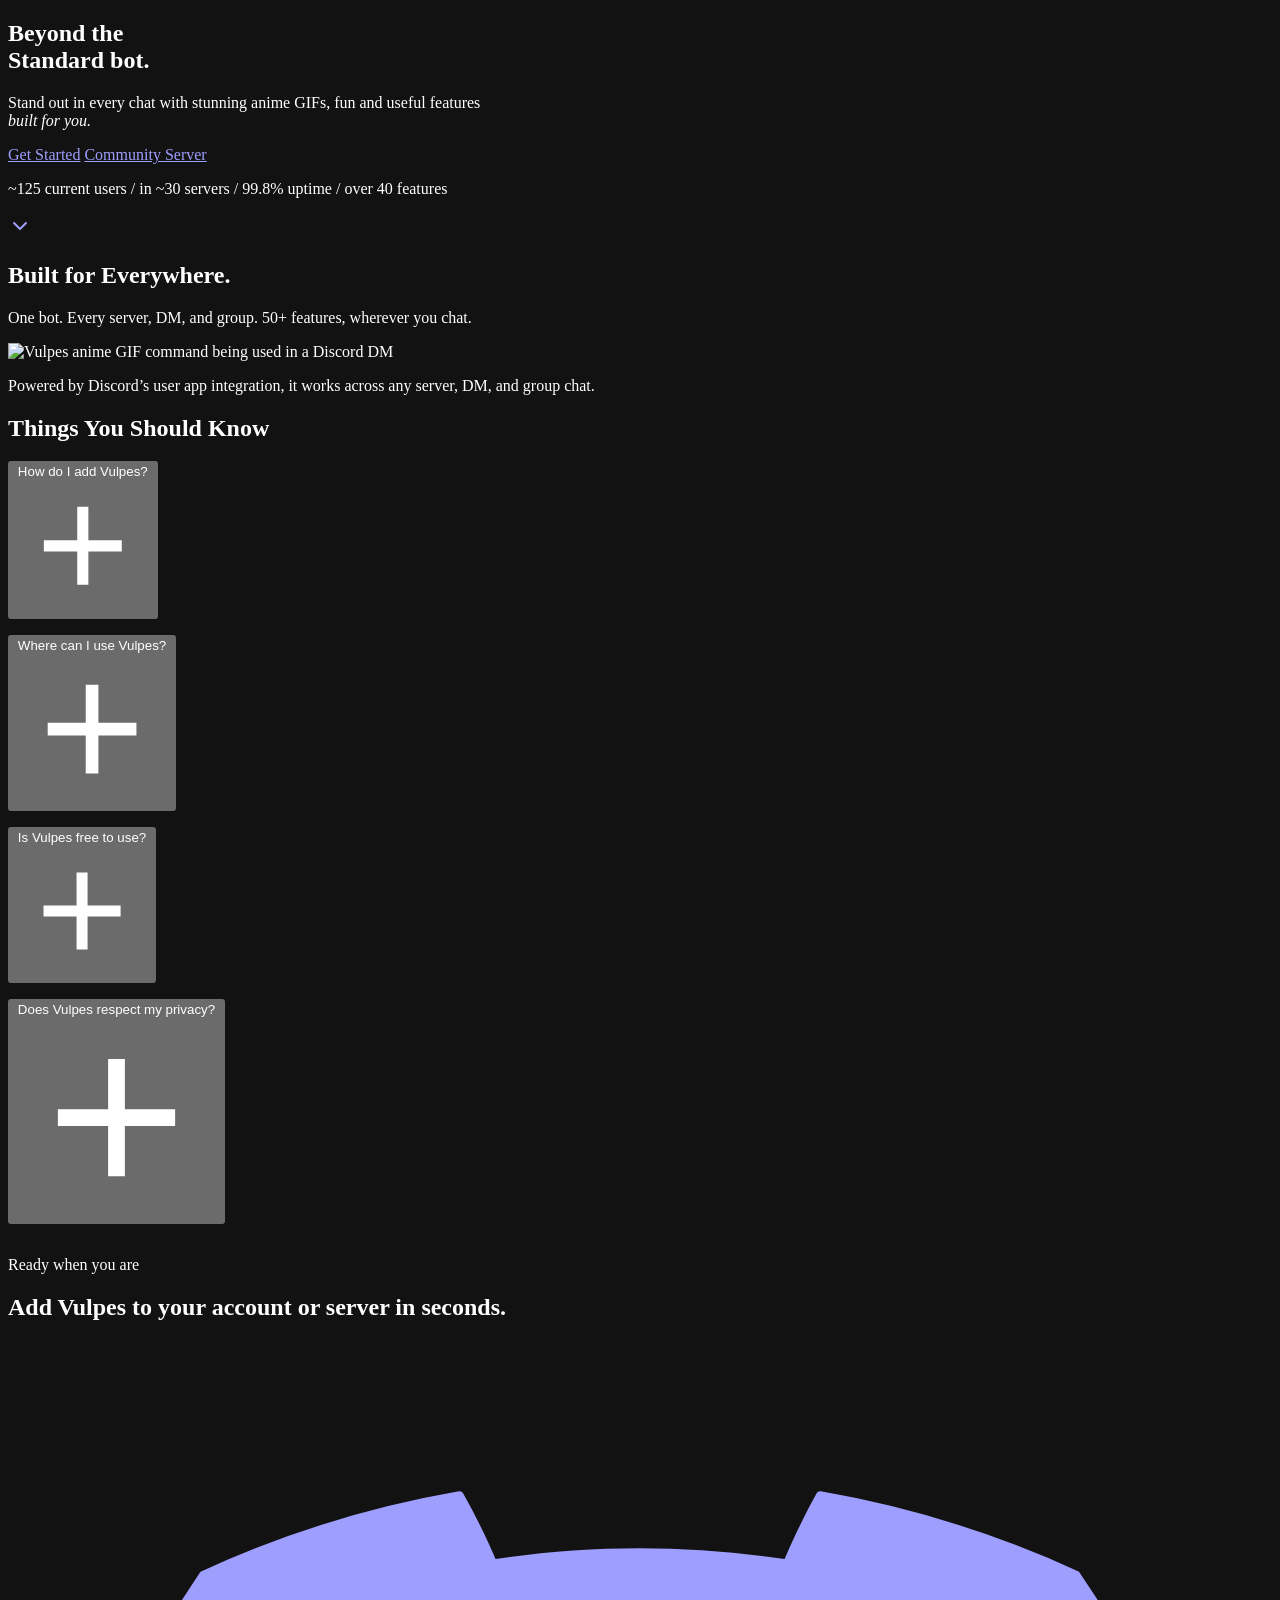
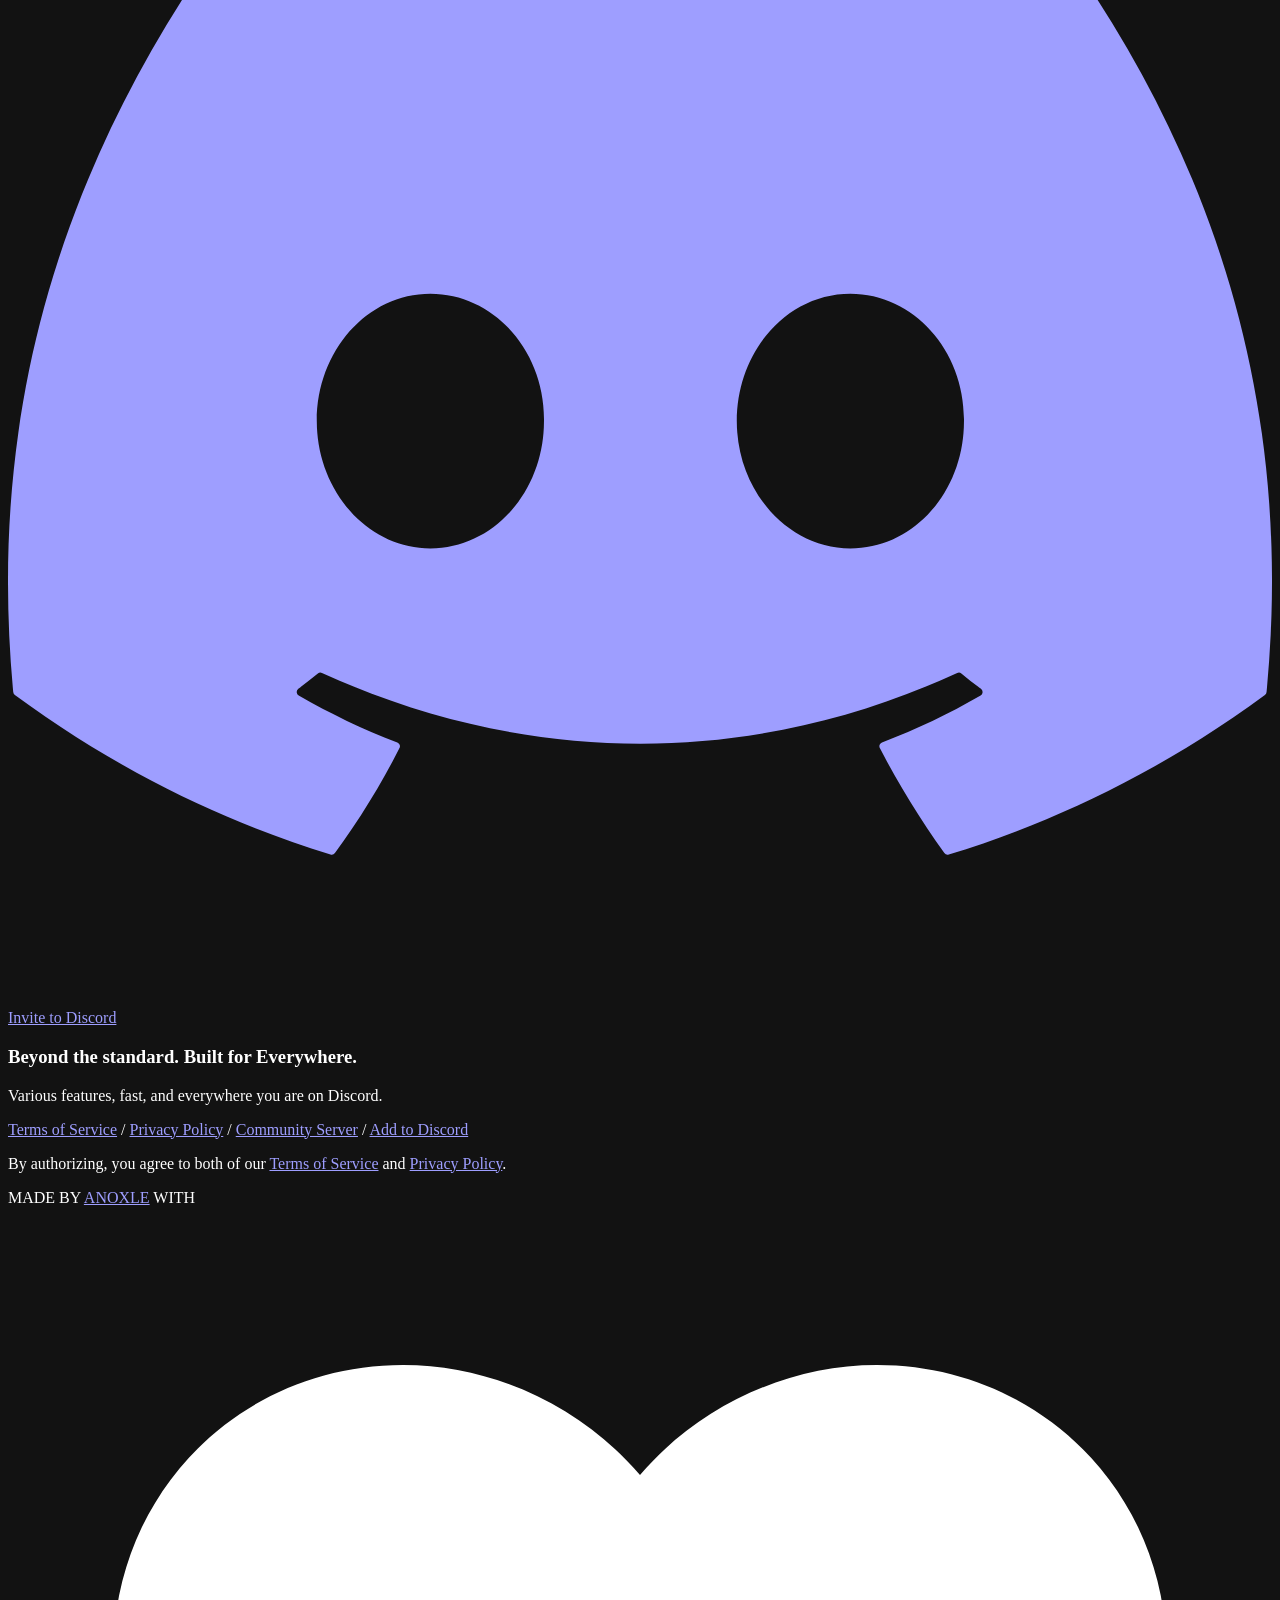
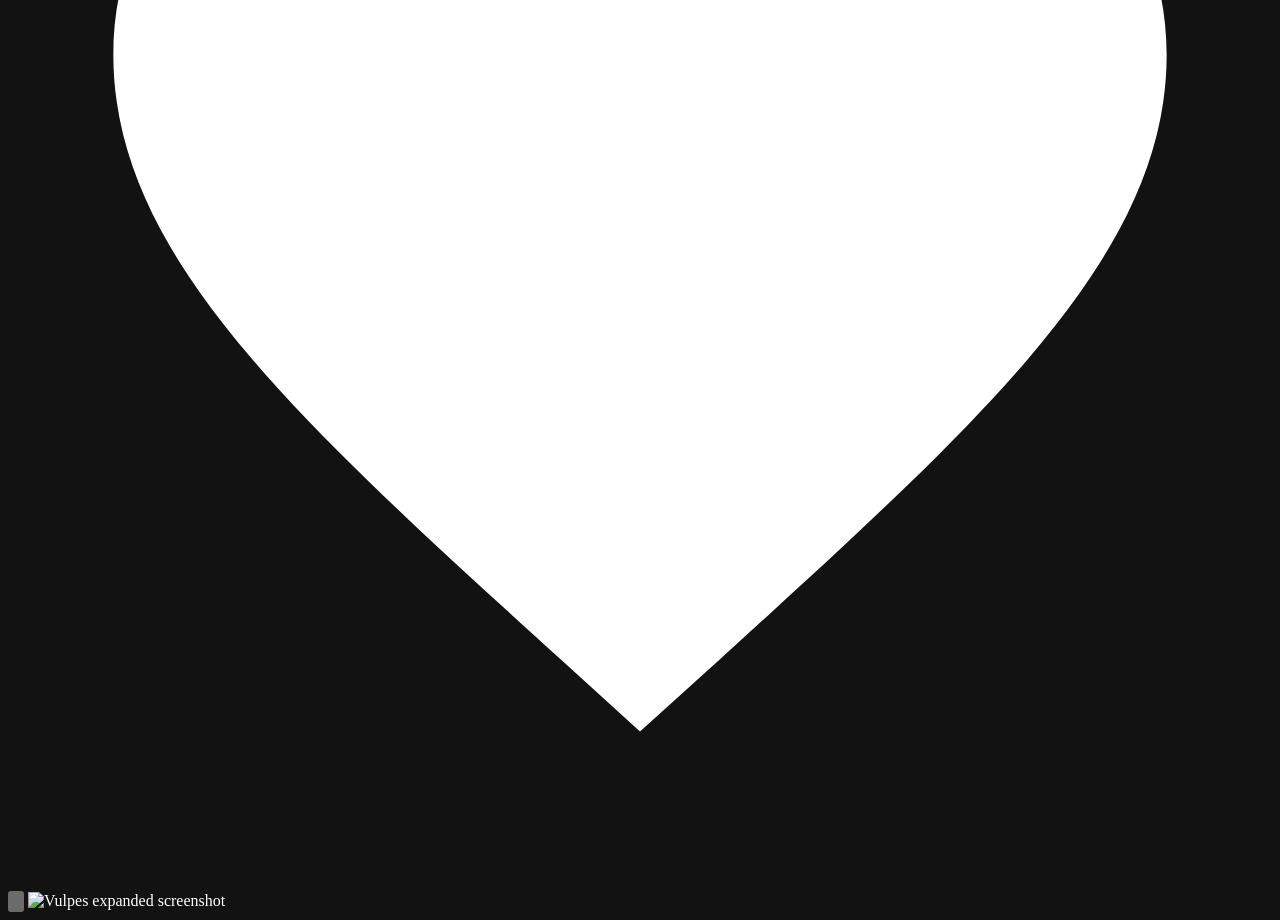
==== index.html @ c3a73d3d "#" ====
<!DOCTYPE html><html lang="en"><head><meta charset="UTF-8"><meta name="viewport" content="width=device-width,initial-scale=1"><title>Vulpes - Enhancing Your Discord Experience</title><meta name="description" content="Vulpes is a free multipurpose Discord bot with 40+ features. Install it on your account to use it in any server, DM, or group chat."><meta name="keywords" content="Vulpes, Discord bot, anime GIF bot, multipurpose Discord bot, user install Discord bot, Discord app, free Discord bot"><meta name="author" content="Anoxle"><meta name="robots" content="index, follow, max-image-preview:large, max-snippet:-1"><meta name="theme-color" content="#000000"><meta name="color-scheme" content="dark"><meta name="application-name" content="Vulpes"><link rel="canonical" href="https://anoxle.github.io/vulpes/"><link rel="icon" type="image/png" href="https://anoxle.github.io/vulpes/icon.png"><link rel="apple-touch-icon" href="https://anoxle.github.io/vulpes/icon.png"><meta property="og:type" content="website"><meta property="og:site_name" content="Vulpes"><meta property="og:locale" content="en_US"><meta property="og:title" content="Vulpes - Beyond the Standard Bot"><meta property="og:description" content="Stand out in every chat with 40+ fun, useful features. Works in any server, DM, or group chat."><meta property="og:image" content="https://anoxle.github.io/vulpes/icon.png"><meta property="og:image:alt" content="Vulpes bot icon"><meta property="og:url" content="https://anoxle.github.io/vulpes/"><meta name="twitter:card" content="summary"><meta name="twitter:title" content="Vulpes - Beyond the Standard Bot"><meta name="twitter:description" content="Stand out in every chat with 40+ fun, useful features. Works in any server, DM, or group chat."><meta name="twitter:image" content="https://anoxle.github.io/vulpes/icon.png"><meta name="twitter:image:alt" content="Vulpes bot icon"><link rel="preconnect" href="https://cdn.jsdelivr.net" crossorigin><link rel="preconnect" href="https://anoxle.github.io" crossorigin><link rel="dns-prefetch" href="https://discord.com"><script type="application/ld+json">{
  "@context": "https://schema.org",
  "@graph": [
    { "@type": "WebSite", "@id": "https://anoxle.github.io/vulpes/#website", "url": "https://anoxle.github.io/vulpes/", "name": "Vulpes", "inLanguage": "en" },
    {
      "@type": "WebPage",
      "@id": "https://anoxle.github.io/vulpes/#webpage",
      "url": "https://anoxle.github.io/vulpes/",
      "name": "Vulpes - Anime GIF Discord Bot with 40+ Features",
      "description": "Vulpes is a free multipurpose Discord bot with 40+ features. Install it on your account to use it in any server, DM, or group chat.",
      "isPartOf": { "@id": "https://anoxle.github.io/vulpes/#website" },
      "about": { "@id": "https://anoxle.github.io/vulpes/#app" },
      "primaryImageOfPage": "https://anoxle.github.io/vulpes/icon.png",
      "inLanguage": "en"
    },
    {
      "@type": "SoftwareApplication",
      "@id": "https://anoxle.github.io/vulpes/#app",
      "name": "Vulpes",
      "applicationCategory": "UtilitiesApplication",
      "operatingSystem": "Discord",
      "image": "https://anoxle.github.io/vulpes/icon.png",
      "description": "A multipurpose Discord bot with anime GIFs and over 40 features, powered by Discord's user app integration.",
      "url": "https://anoxle.github.io/vulpes/",
      "installUrl": "https://anoxle.github.io/vulpes/get-started",
      "author": { "@type": "Person", "name": "Anoxle", "url": "https://anoxle.github.io" },
      "offers": { "@type": "Offer", "price": "0", "priceCurrency": "USD" }
    },
    {
      "@type": "FAQPage",
      "@id": "https://anoxle.github.io/vulpes/#faq",
      "mainEntity": [
        { "@type": "Question", "name": "How do I add Vulpes?", "acceptedAnswer": { "@type": "Answer", "text": "Click \"Get Started,\" then choose \"Install for User\" or \"Add to Server\" and click \"Authorize\" on Discord's page. That's all - it's very simple." } },
        { "@type": "Question", "name": "Where can I use Vulpes?", "acceptedAnswer": { "@type": "Answer", "text": "Anywhere you would like, e.g., DMs, groups, and servers that Vulpes isn't in (as long as you have \"Use External Apps\" permission for those servers)." } },
        { "@type": "Question", "name": "Is Vulpes free to use?", "acceptedAnswer": { "@type": "Answer", "text": "Yes. It is entirely free to use, with reasonable / low rate limits on premium-like commands." } },
        { "@type": "Question", "name": "Does Vulpes respect my privacy?", "acceptedAnswer": { "@type": "Answer", "text": "Vulpes is committed to protecting your privacy. It's best to take a look at our Privacy Policy at https://anoxle.github.io/vulpes/privacy." } }
      ]
    }
  ]
}</script><link rel="stylesheet" href="https://cdn.jsdelivr.net/npm/@fontsource/inter@5.0.18/index.min.css"><script type="module" crossorigin src="/temporary-pBLI1/assets/index/javascript.js"></script><link rel="modulepreload" crossorigin href="/temporary-pBLI1/assets/chunks/modulepreload-polyfill-P2Xu9kJm.js"><link rel="stylesheet" crossorigin href="/temporary-pBLI1/assets/index/css.css"></head><body><div class="dots"></div><main><section class="hero"><div class="content"><h1>Beyond the<br>Standard bot.</h1><p class="tagline">Stand out in every chat with stunning anime GIFs, fun and useful features<br><em>built for you.</em></p><div class="buttons"><a href="/get-started" class="btn btn-primary">Get Started</a> <a href="/discord" class="btn btn-secondary">Community Server</a></div><p class="stats">~125 current users <span class="sep">/</span> in ~30 servers <span class="sep">/</span> 99.8% uptime <span class="sep">/</span> over 40 features</p></div><a href="#section-two" class="arrow" aria-label="Scroll down to features"><svg width="24" height="24" viewBox="0 0 24 24" fill="none" stroke="currentColor" stroke-width="2" stroke-linecap="round" stroke-linejoin="round"><polyline points="6 9 12 15 18 9"></polyline></svg></a></section><section class="section-two" id="section-two"><h2>Built for Everywhere.</h2><p class="sub">One bot. Every server, DM, and group. 50+ features, wherever you chat.</p><div class="screenshot"><img src="https://anoxle.github.io/resources/vulpes/for-site/dm-example/example.webp" alt="Vulpes anime GIF command being used in a Discord DM" width="1920" height="1080" loading="lazy" decoding="async" id="screenshot-img"></div><p class="note">Powered by Discord’s user app integration, it works across any server, DM, and group chat.</p></section><section class="faq-section" id="faq"><h2>Things You Should Know</h2><div class="faq-list"><div class="faq-item"><button class="faq-button"><span>How do I add Vulpes?</span> <svg class="faq-icon" viewBox="0 0 24 24" fill="none" stroke="currentColor" stroke-width="2"><path d="M12 5v14M5 12h14"/></svg></button><div class="faq-content" style="max-height: 0; opacity: 0; transition: max-height 0.6s cubic-bezier(0.4, 0, 0.2, 1), opacity 0.4s ease;"><div class="pb-6 pr-8"><p>Click "Get Started," then choose "Install for User" or "Add to Server" and click "Authorize" on Discord's page. That's all - it's very simple.</p></div></div></div><div class="faq-item"><button class="faq-button"><span>Where can I use Vulpes?</span> <svg class="faq-icon" viewBox="0 0 24 24" fill="none" stroke="currentColor" stroke-width="2"><path d="M12 5v14M5 12h14"/></svg></button><div class="faq-content" style="max-height: 0; opacity: 0; transition: max-height 0.6s cubic-bezier(0.4, 0, 0.2, 1), opacity 0.4s ease;"><div class="pb-6 pr-8"><p>Anywhere you would like, e.g., DMs, groups, and servers that Vulpes isn't in (as long as you have "Use External Apps" permission for those servers).</p></div></div></div><div class="faq-item"><button class="faq-button"><span>Is Vulpes free to use?</span> <svg class="faq-icon" viewBox="0 0 24 24" fill="none" stroke="currentColor" stroke-width="2"><path d="M12 5v14M5 12h14"/></svg></button><div class="faq-content" style="max-height: 0; opacity: 0; transition: max-height 0.6s cubic-bezier(0.4, 0, 0.2, 1), opacity 0.4s ease;"><div class="pb-6 pr-8"><p>Yes. It is entirely free to use, with reasonable / low rate limits on premium-like commands.</p></div></div></div><div class="faq-item"><button class="faq-button"><span>Does Vulpes respect my privacy?</span> <svg class="faq-icon" viewBox="0 0 24 24" fill="none" stroke="currentColor" stroke-width="2"><path d="M12 5v14M5 12h14"/></svg></button><div class="faq-content" style="max-height: 0; opacity: 0; transition: max-height 0.6s cubic-bezier(0.4, 0, 0.2, 1), opacity 0.4s ease;"><div class="pb-6 pr-8"><p>Vulpes is committed to protecting your privacy. It's best to take a look at our <a href="https://anoxle.github.io/vulpes/privacy" style="color: var(--peach); text-decoration: underline; text-underline-offset: 2px;">Privacy Policy</a>.</p></div></div></div></div></section><section class="cta"><p class="eyebrow">Ready when you are</p><h2>Add Vulpes to your account or server in seconds.</h2><a href="/get-started" class="btn btn-discord"><svg viewBox="0 0 24 24" fill="currentColor" aria-hidden="true"><path d="M20.317 4.3698a19.7913 19.7913 0 00-4.8851-1.5152.0741.0741 0 00-.0785.0371c-.211.3753-.4447.8648-.6083 1.2495-1.8447-.2762-3.68-.2762-5.4868 0-.1636-.3933-.4058-.8742-.6177-1.2495a.077.077 0 00-.0785-.037 19.7363 19.7363 0 00-4.8852 1.515.0699.0699 0 00-.0321.0277C.5334 9.0458-.319 13.5799.0992 18.0578a.0824.0824 0 00.0312.0561c2.0528 1.5076 4.0413 2.4228 5.9929 3.0294a.0777.0777 0 00.0842-.0276c.4616-.6304.8731-1.2952 1.226-1.9942a.076.076 0 00-.0416-.1057c-.6528-.2476-1.2743-.5495-1.8722-.8923a.077.077 0 01-.0076-.1277c.1258-.0943.2517-.1923.3718-.2914a.0743.0743 0 01.0776-.0105c3.9278 1.7933 8.18 1.7933 12.0614 0a.0739.0739 0 01.0785.0095c.1202.099.246.1981.3728.2924a.077.077 0 01-.0066.1276 12.2986 12.2986 0 01-1.873.8914.0766.0766 0 00-.0407.1067c.3604.698.7719 1.3628 1.225 1.9932a.076.076 0 00.0842.0286c1.961-.6067 3.9495-1.5219 6.0023-3.0294a.077.077 0 00.0313-.0552c.5004-5.177-.8382-9.6739-3.5485-13.6604a.061.061 0 00-.0312-.0286zM8.02 15.3312c-1.1825 0-2.1569-1.0857-2.1569-2.419 0-1.3332.9555-2.4189 2.157-2.4189 1.2108 0 2.1757 1.0952 2.1568 2.419 0 1.3332-.9555 2.4189-2.1569 2.4189zm7.9748 0c-1.1825 0-2.1569-1.0857-2.1569-2.419 0-1.3332.9554-2.4189 2.1569-2.4189 1.2108 0 2.1757 1.0952 2.1568 2.419 0 1.3332-.946 2.4189-2.1568 2.4189Z"/></svg> Invite to Discord</a></section></main><footer><div class="footer-inner"><div class="footer-top"><h3>Beyond the standard. Built for Everywhere.</h3><p>Various features, fast, and everywhere you are on Discord.</p></div><nav class="footer-links" aria-label="Footer"><a href="https://anoxle.github.io/vulpes/terms">Terms of Service</a> <span class="slash" aria-hidden="true">/</span> <a href="https://anoxle.github.io/vulpes/privacy">Privacy Policy</a> <span class="slash" aria-hidden="true">/</span> <a href="https://anoxle.github.io/vulpes/discord">Community Server</a> <span class="slash" aria-hidden="true">/</span> <a href="https://anoxle.github.io/vulpes/get-started">Add to Discord</a></nav><div class="footer-bottom"><p class="legal">By authorizing, you agree to both of our <a href="https://anoxle.github.io/vulpes/terms">Terms of Service</a> and <a href="https://anoxle.github.io/vulpes/privacy">Privacy Policy</a>.</p><p class="made-by">MADE BY <a href="https://anoxle.github.io" target="_blank">ANOXLE</a> WITH <svg viewBox="0 0 24 24" fill="currentColor"><path d="M12 21.35l-1.45-1.32C5.4 15.36 2 12.28 2 8.5 2 5.42 4.42 3 7.5 3c1.74 0 3.41.81 4.5 2.09C13.09 3.81 14.76 3 16.5 3 19.58 3 22 5.42 22 8.5c0 3.78-3.4 6.86-8.55 11.54L12 21.35z"/></svg></p></div></div></footer><div id="image-modal" class="modal"><div class="modal-content"><button id="modal-close-btn" class="modal-close" aria-label="Close expanded image"><svg viewBox="0 0 24 24" fill="none" stroke="currentColor" stroke-width="2"><path d="M6 18L18 6M6 6l12 12"/></svg></button> <img src="https://anoxle.github.io/resources/vulpes/for-site/dm-example/example.webp" alt="Vulpes expanded screenshot"></div></div></body></html>
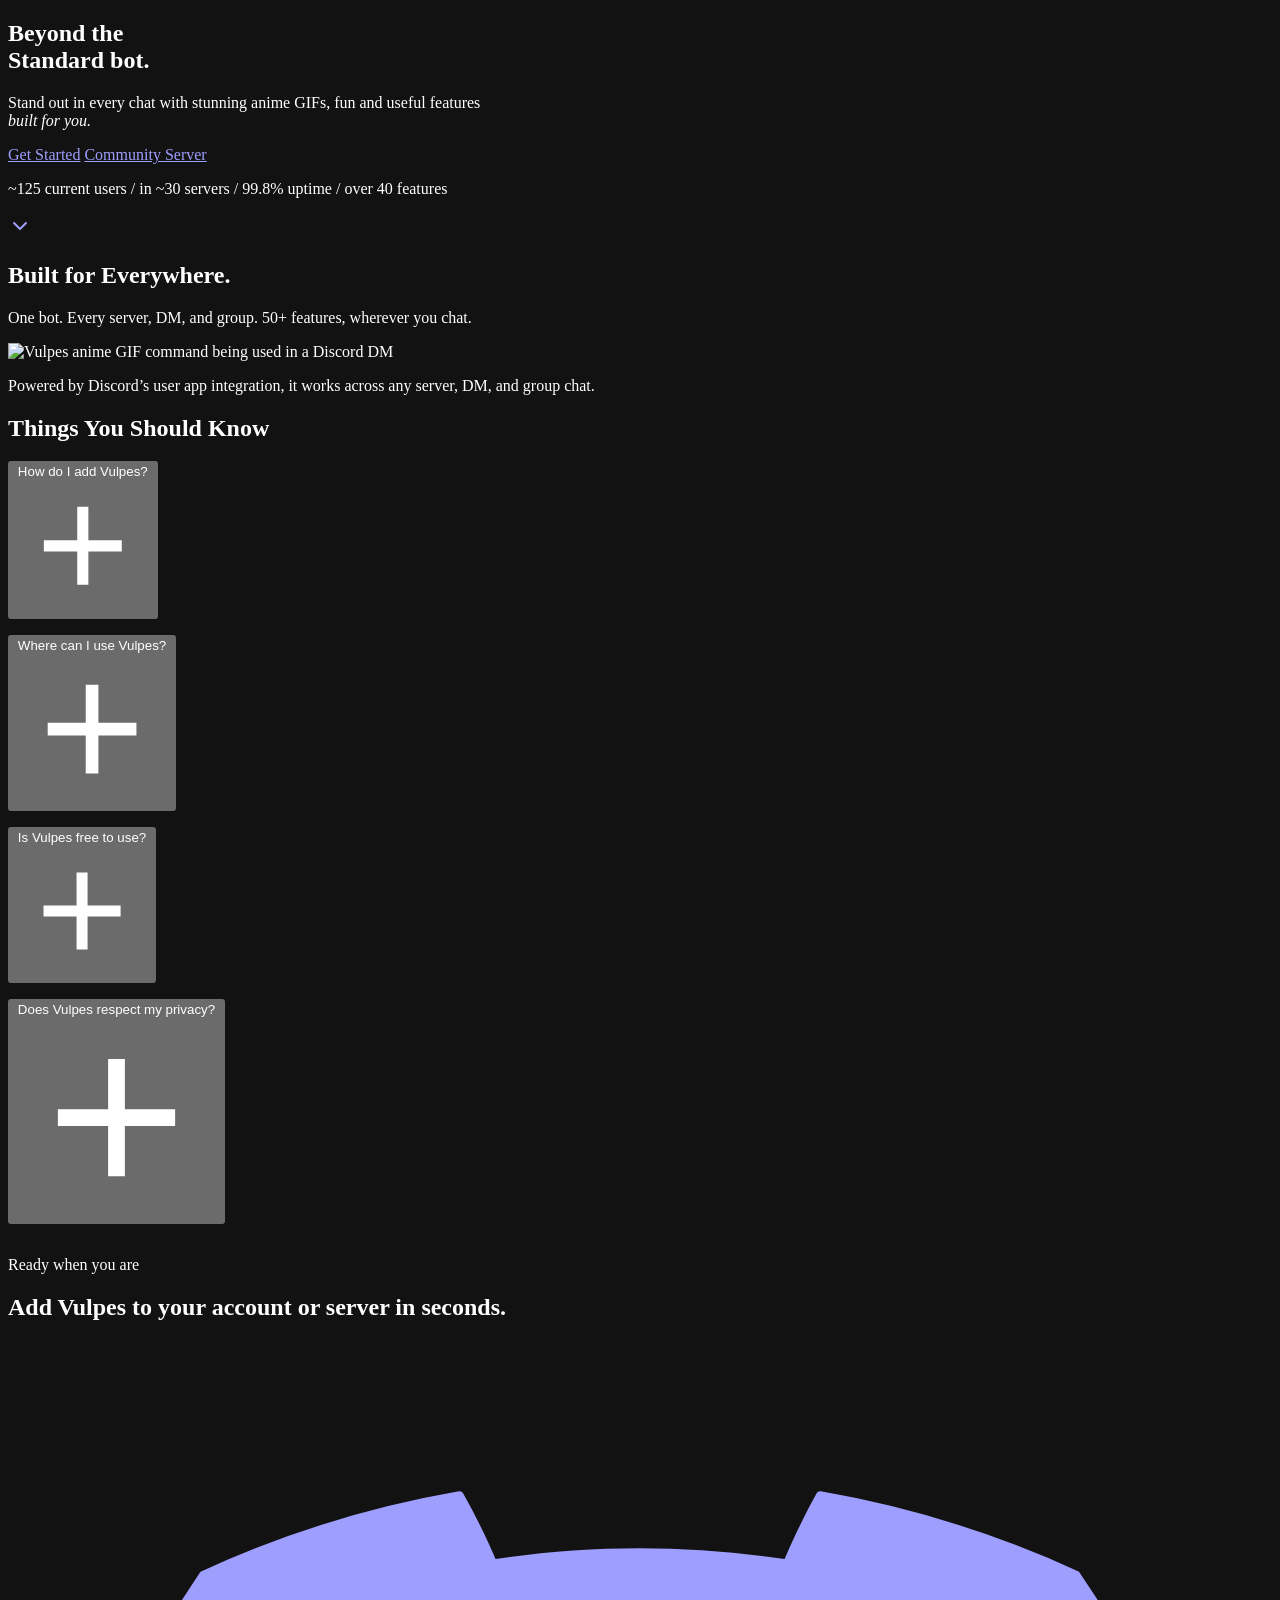
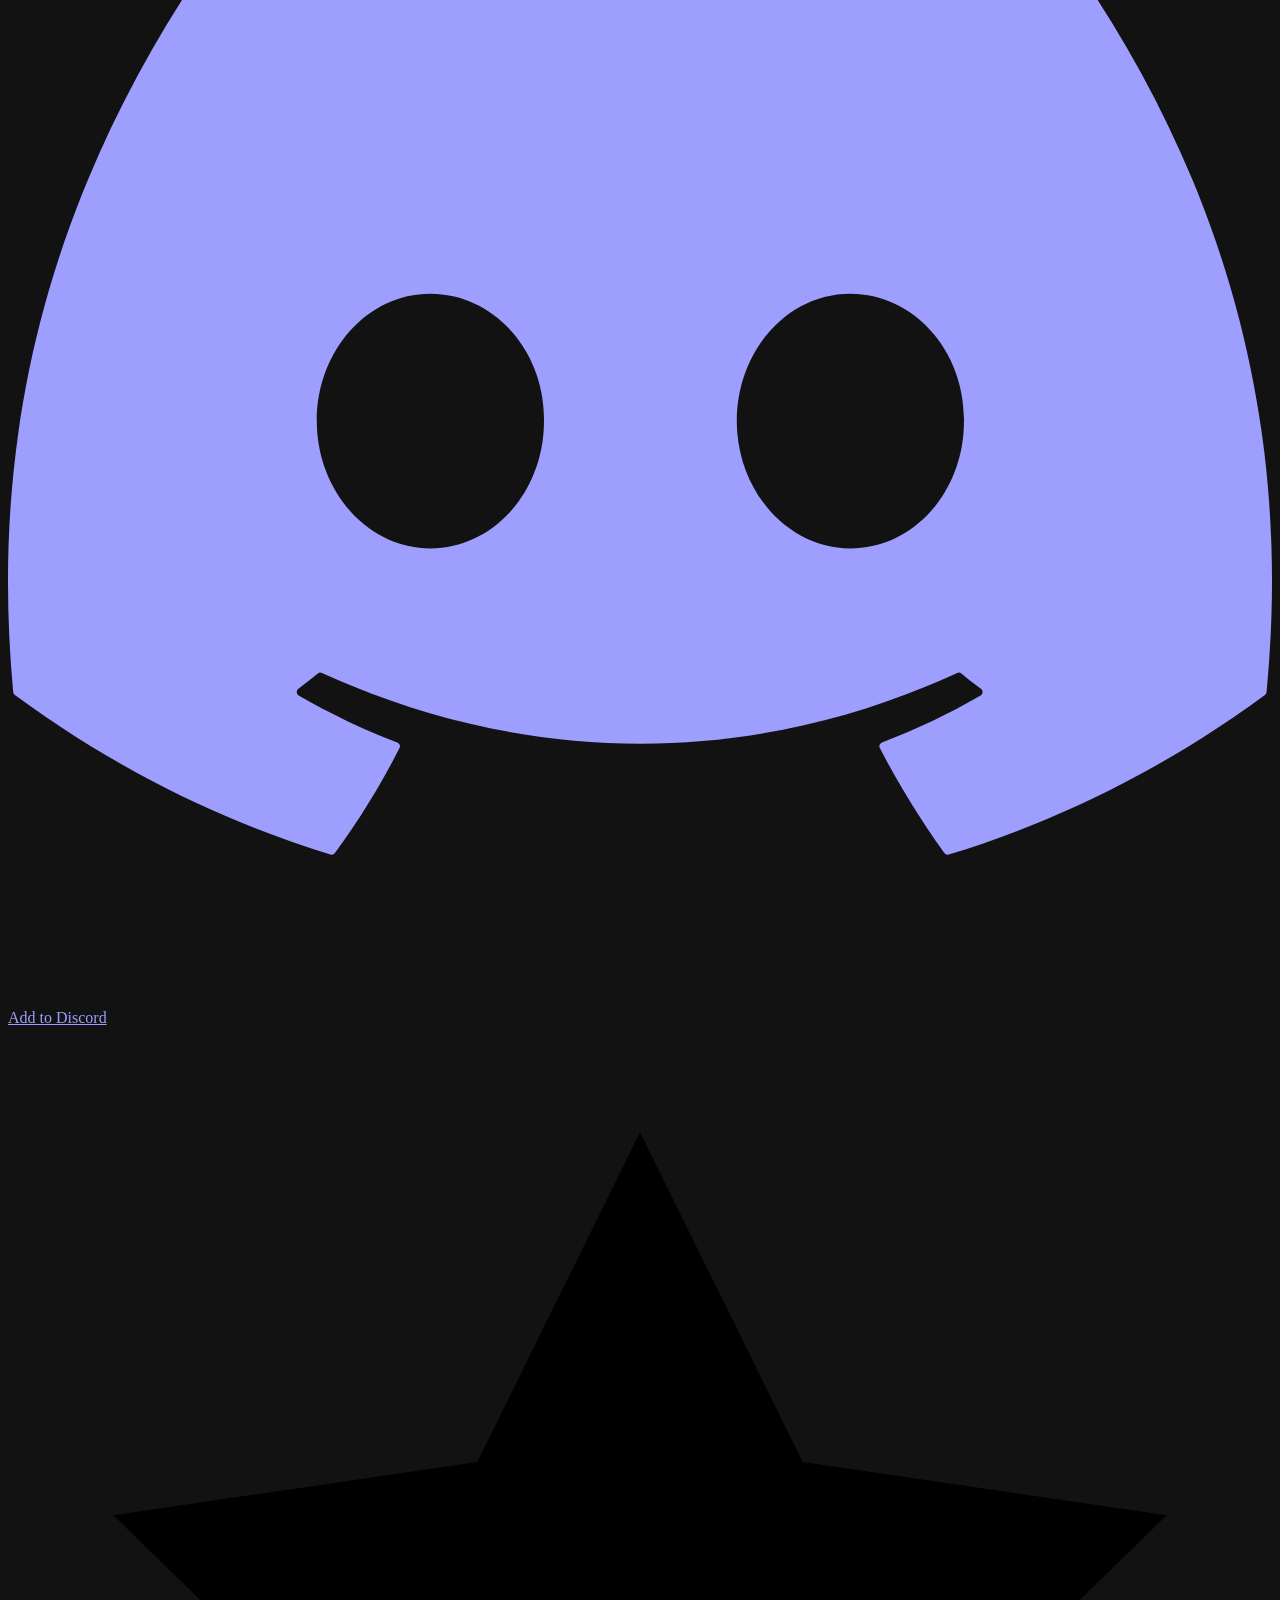
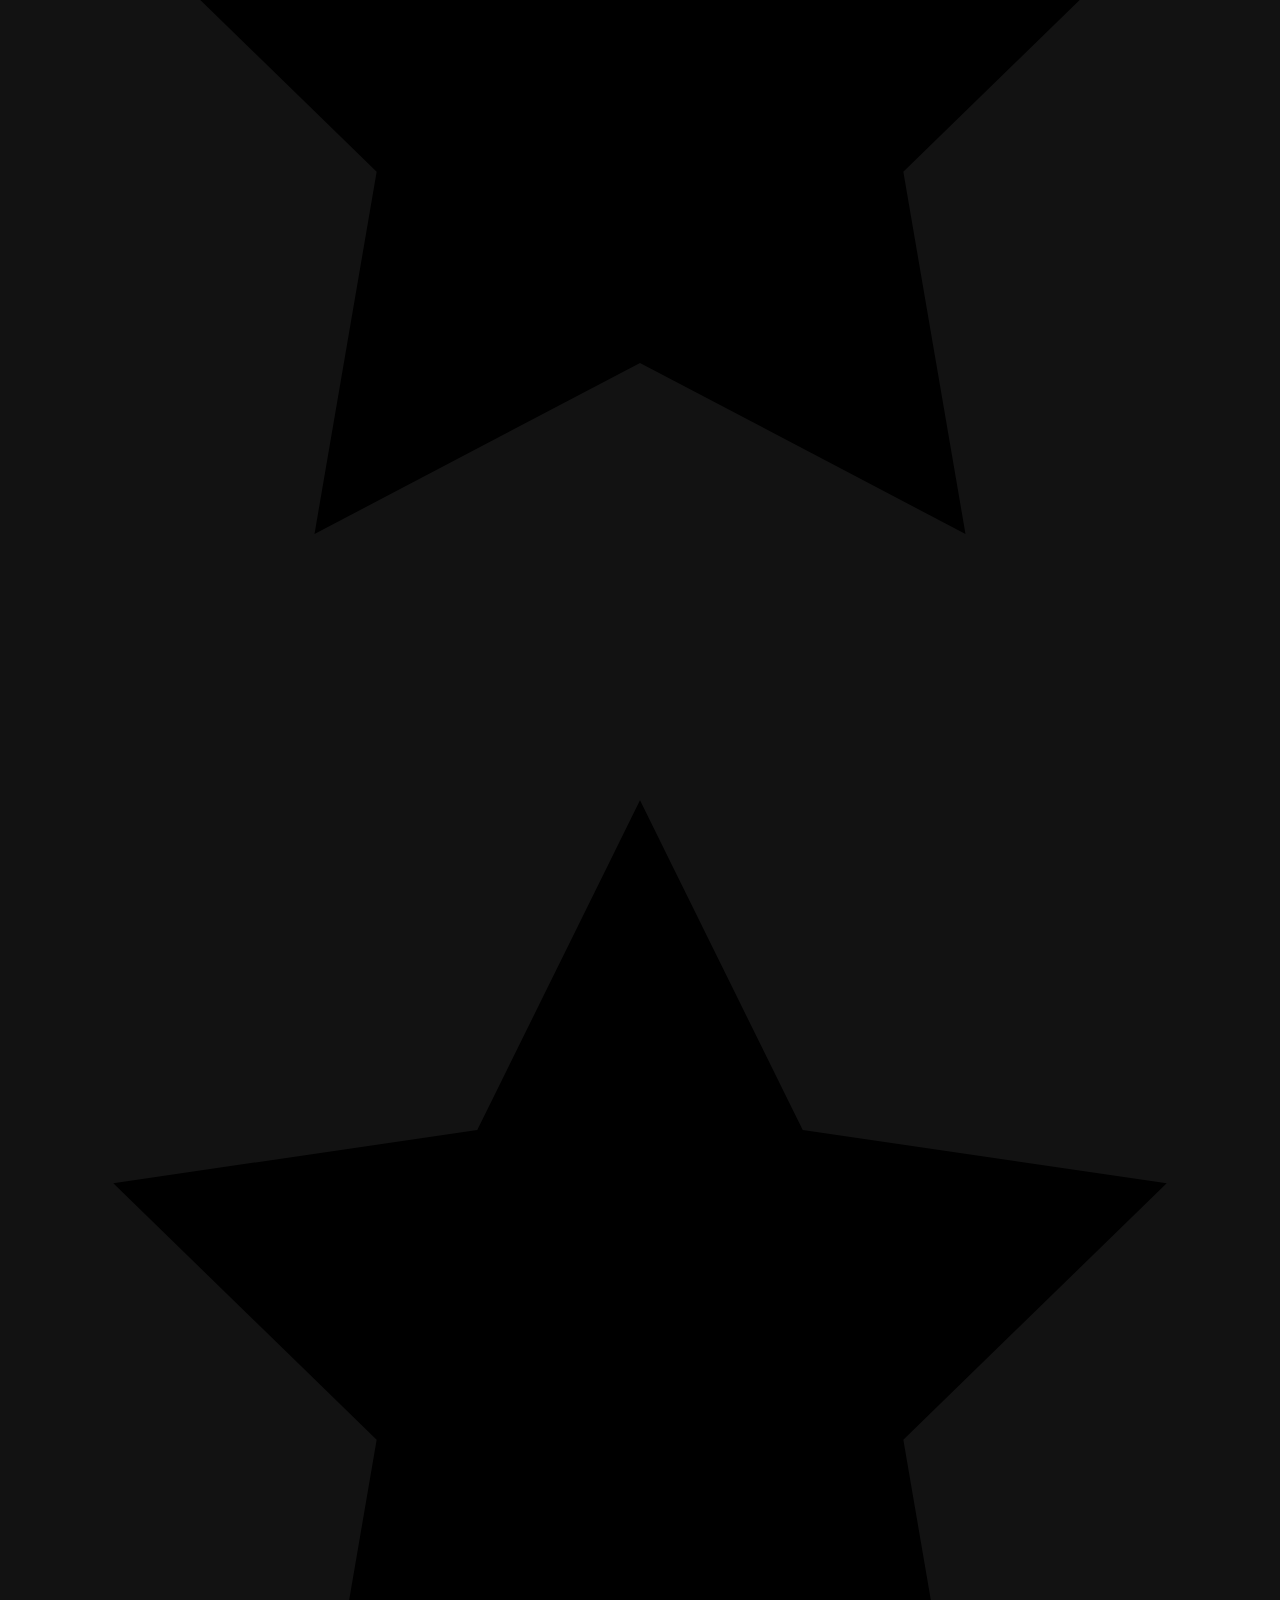
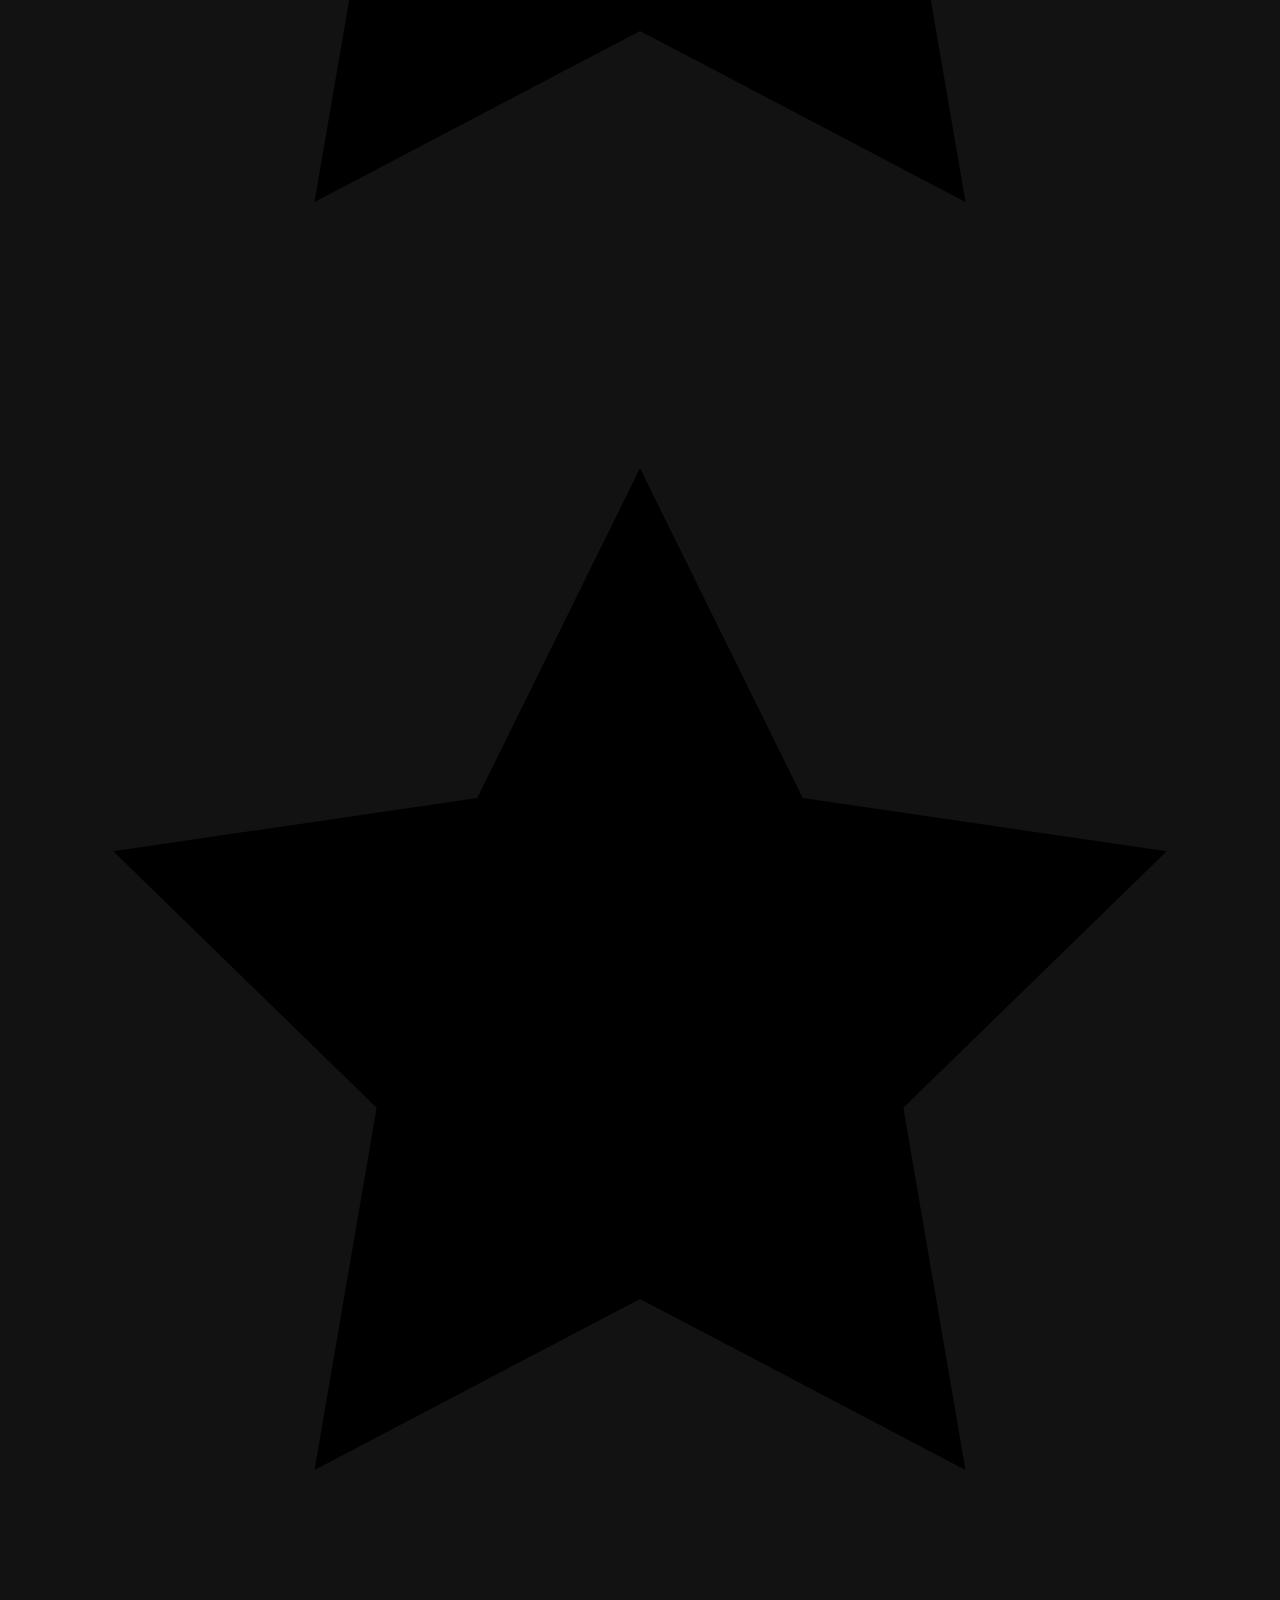
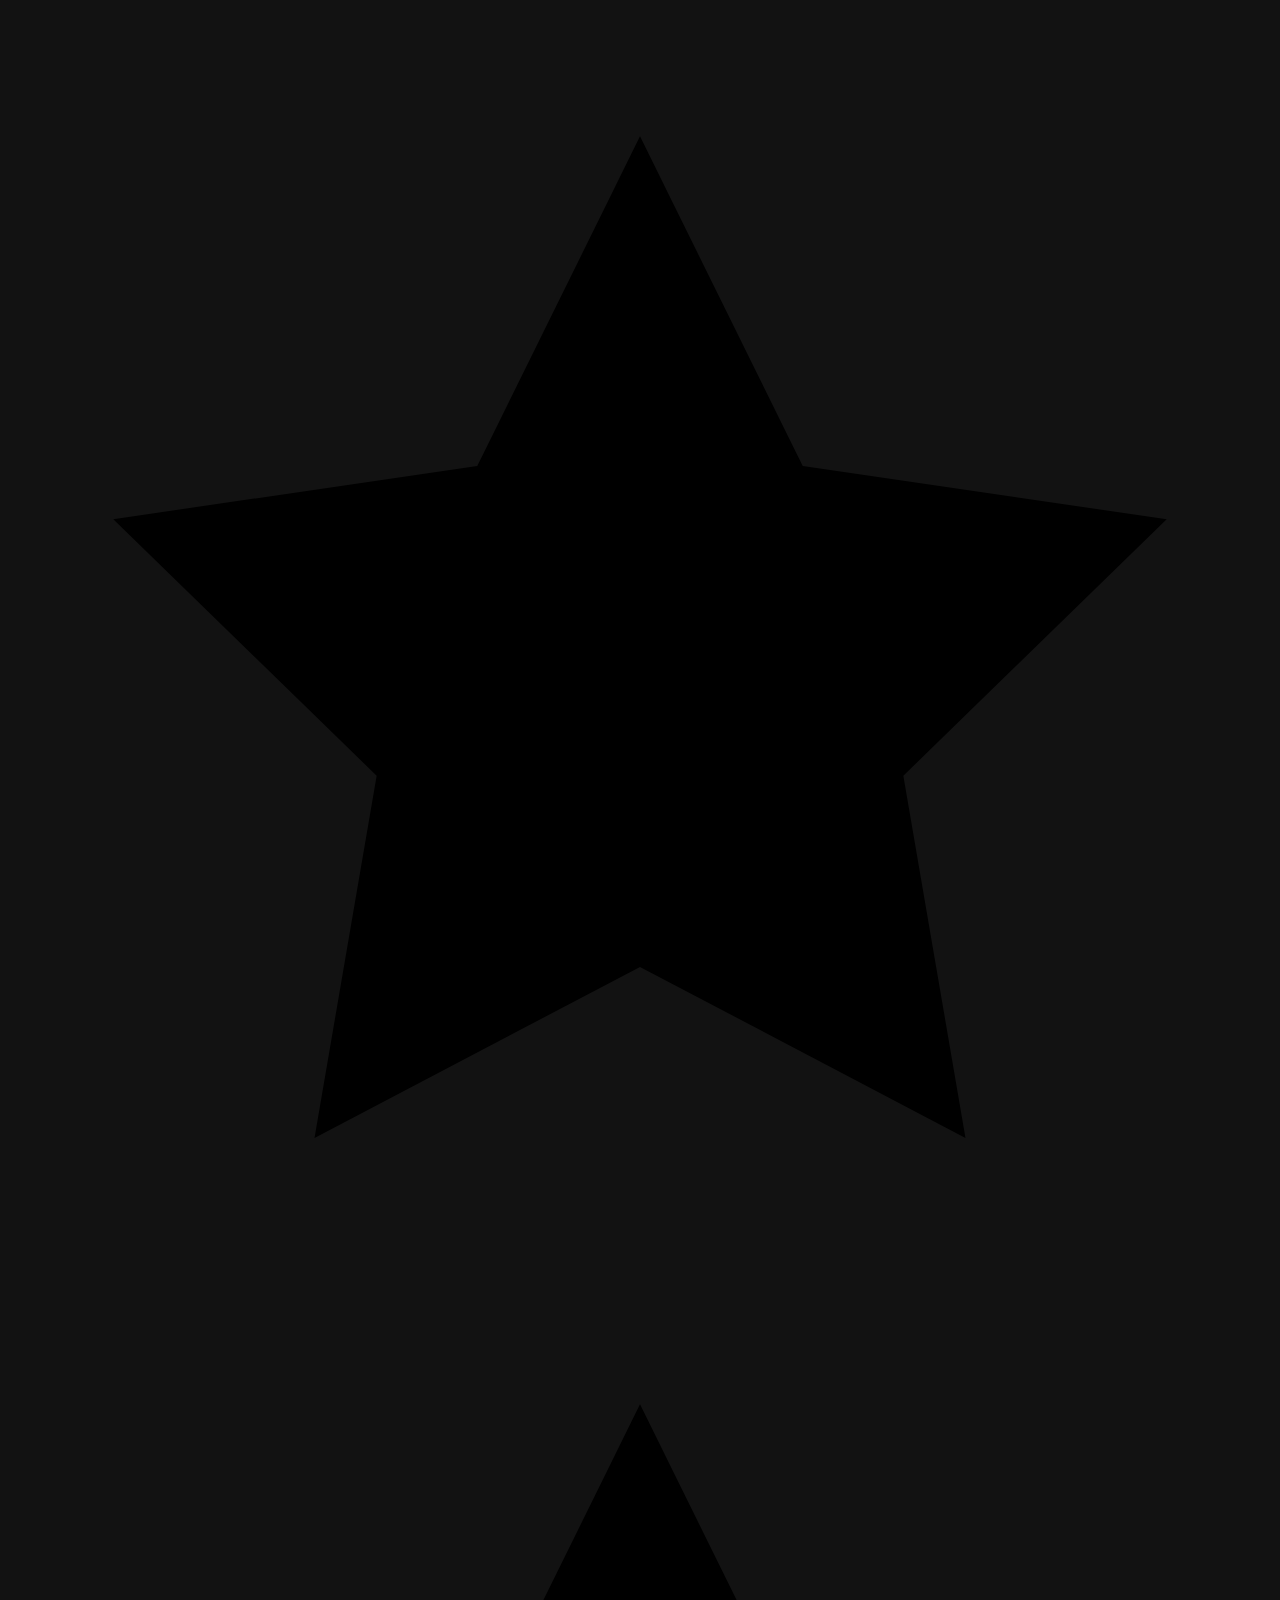
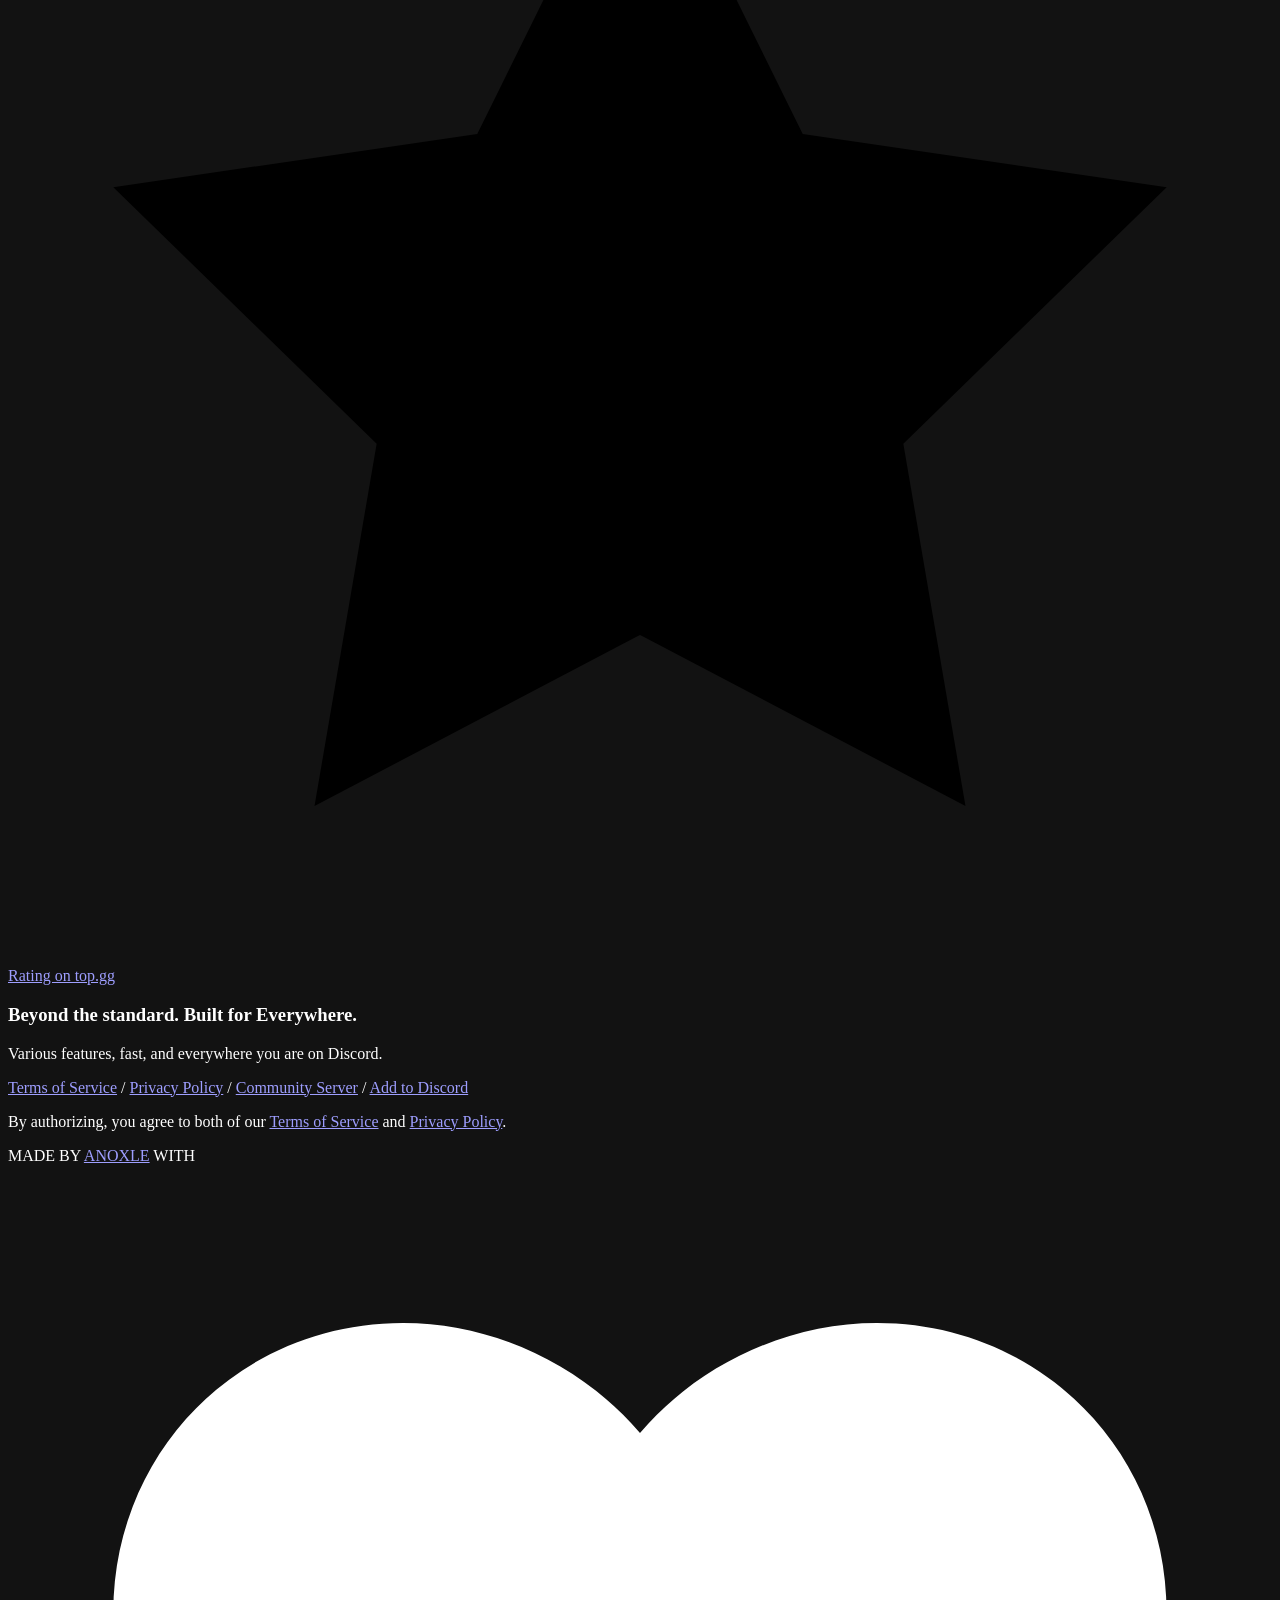
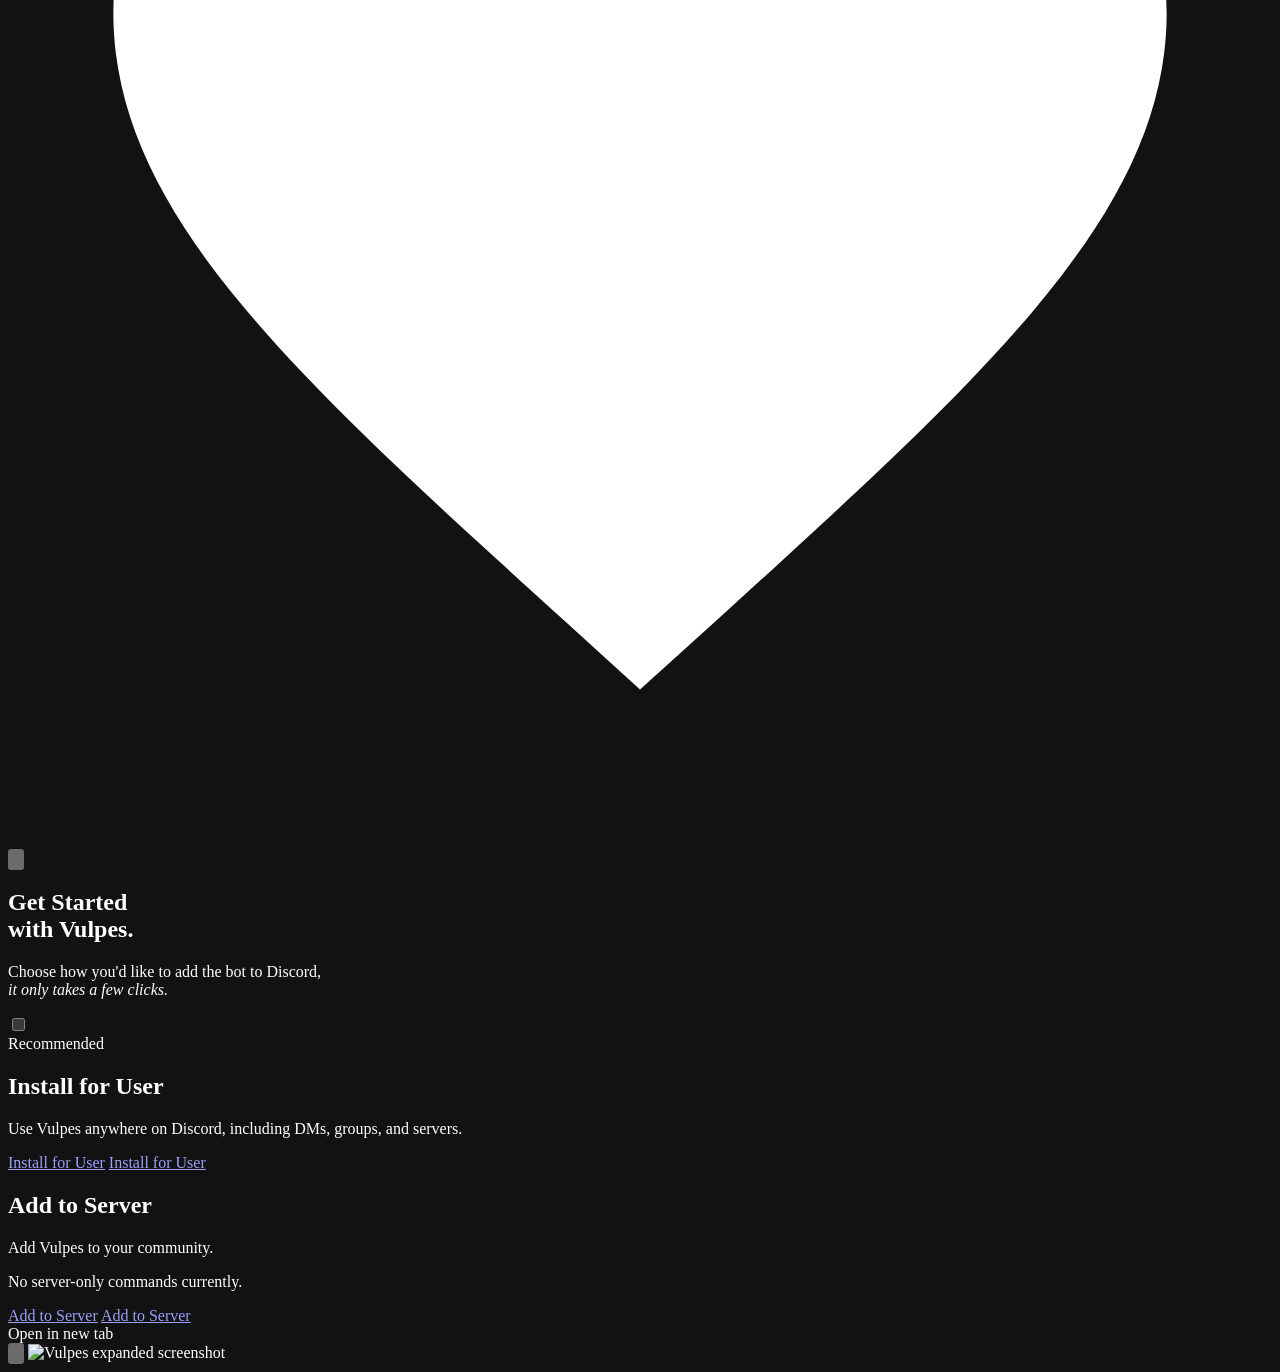
==== commit 0db3239f: "stuff" ====
--- a/index.html
+++ b/index.html
@@ -1,40 +1 @@
-<!DOCTYPE html><html lang="en"><head><meta charset="UTF-8"><meta name="viewport" content="width=device-width,initial-scale=1"><title>Vulpes - Enhancing Your Discord Experience</title><meta name="description" content="Vulpes is a free multipurpose Discord bot with 40+ features. Install it on your account to use it in any server, DM, or group chat."><meta name="keywords" content="Vulpes, Discord bot, anime GIF bot, multipurpose Discord bot, user install Discord bot, Discord app, free Discord bot"><meta name="author" content="Anoxle"><meta name="robots" content="index, follow, max-image-preview:large, max-snippet:-1"><meta name="theme-color" content="#000000"><meta name="color-scheme" content="dark"><meta name="application-name" content="Vulpes"><link rel="canonical" href="https://anoxle.github.io/vulpes/"><link rel="icon" type="image/png" href="https://anoxle.github.io/vulpes/icon.png"><link rel="apple-touch-icon" href="https://anoxle.github.io/vulpes/icon.png"><meta property="og:type" content="website"><meta property="og:site_name" content="Vulpes"><meta property="og:locale" content="en_US"><meta property="og:title" content="Vulpes - Beyond the Standard Bot"><meta property="og:description" content="Stand out in every chat with 40+ fun, useful features. Works in any server, DM, or group chat."><meta property="og:image" content="https://anoxle.github.io/vulpes/icon.png"><meta property="og:image:alt" content="Vulpes bot icon"><meta property="og:url" content="https://anoxle.github.io/vulpes/"><meta name="twitter:card" content="summary"><meta name="twitter:title" content="Vulpes - Beyond the Standard Bot"><meta name="twitter:description" content="Stand out in every chat with 40+ fun, useful features. Works in any server, DM, or group chat."><meta name="twitter:image" content="https://anoxle.github.io/vulpes/icon.png"><meta name="twitter:image:alt" content="Vulpes bot icon"><link rel="preconnect" href="https://cdn.jsdelivr.net" crossorigin><link rel="preconnect" href="https://anoxle.github.io" crossorigin><link rel="dns-prefetch" href="https://discord.com"><script type="application/ld+json">{
-  "@context": "https://schema.org",
-  "@graph": [
-    { "@type": "WebSite", "@id": "https://anoxle.github.io/vulpes/#website", "url": "https://anoxle.github.io/vulpes/", "name": "Vulpes", "inLanguage": "en" },
-    {
-      "@type": "WebPage",
-      "@id": "https://anoxle.github.io/vulpes/#webpage",
-      "url": "https://anoxle.github.io/vulpes/",
-      "name": "Vulpes - Anime GIF Discord Bot with 40+ Features",
-      "description": "Vulpes is a free multipurpose Discord bot with 40+ features. Install it on your account to use it in any server, DM, or group chat.",
-      "isPartOf": { "@id": "https://anoxle.github.io/vulpes/#website" },
-      "about": { "@id": "https://anoxle.github.io/vulpes/#app" },
-      "primaryImageOfPage": "https://anoxle.github.io/vulpes/icon.png",
-      "inLanguage": "en"
-    },
-    {
-      "@type": "SoftwareApplication",
-      "@id": "https://anoxle.github.io/vulpes/#app",
-      "name": "Vulpes",
-      "applicationCategory": "UtilitiesApplication",
-      "operatingSystem": "Discord",
-      "image": "https://anoxle.github.io/vulpes/icon.png",
-      "description": "A multipurpose Discord bot with anime GIFs and over 40 features, powered by Discord's user app integration.",
-      "url": "https://anoxle.github.io/vulpes/",
-      "installUrl": "https://anoxle.github.io/vulpes/get-started",
-      "author": { "@type": "Person", "name": "Anoxle", "url": "https://anoxle.github.io" },
-      "offers": { "@type": "Offer", "price": "0", "priceCurrency": "USD" }
-    },
-    {
-      "@type": "FAQPage",
-      "@id": "https://anoxle.github.io/vulpes/#faq",
-      "mainEntity": [
-        { "@type": "Question", "name": "How do I add Vulpes?", "acceptedAnswer": { "@type": "Answer", "text": "Click \"Get Started,\" then choose \"Install for User\" or \"Add to Server\" and click \"Authorize\" on Discord's page. That's all - it's very simple." } },
-        { "@type": "Question", "name": "Where can I use Vulpes?", "acceptedAnswer": { "@type": "Answer", "text": "Anywhere you would like, e.g., DMs, groups, and servers that Vulpes isn't in (as long as you have \"Use External Apps\" permission for those servers)." } },
-        { "@type": "Question", "name": "Is Vulpes free to use?", "acceptedAnswer": { "@type": "Answer", "text": "Yes. It is entirely free to use, with reasonable / low rate limits on premium-like commands." } },
-        { "@type": "Question", "name": "Does Vulpes respect my privacy?", "acceptedAnswer": { "@type": "Answer", "text": "Vulpes is committed to protecting your privacy. It's best to take a look at our Privacy Policy at https://anoxle.github.io/vulpes/privacy." } }
-      ]
-    }
-  ]
-}</script><link rel="stylesheet" href="https://cdn.jsdelivr.net/npm/@fontsource/inter@5.0.18/index.min.css"><script type="module" crossorigin src="/temporary-pBLI1/assets/index/javascript.js"></script><link rel="modulepreload" crossorigin href="/temporary-pBLI1/assets/chunks/modulepreload-polyfill-P2Xu9kJm.js"><link rel="stylesheet" crossorigin href="/temporary-pBLI1/assets/index/css.css"></head><body><div class="dots"></div><main><section class="hero"><div class="content"><h1>Beyond the<br>Standard bot.</h1><p class="tagline">Stand out in every chat with stunning anime GIFs, fun and useful features<br><em>built for you.</em></p><div class="buttons"><a href="/get-started" class="btn btn-primary">Get Started</a> <a href="/discord" class="btn btn-secondary">Community Server</a></div><p class="stats">~125 current users <span class="sep">/</span> in ~30 servers <span class="sep">/</span> 99.8% uptime <span class="sep">/</span> over 40 features</p></div><a href="#section-two" class="arrow" aria-label="Scroll down to features"><svg width="24" height="24" viewBox="0 0 24 24" fill="none" stroke="currentColor" stroke-width="2" stroke-linecap="round" stroke-linejoin="round"><polyline points="6 9 12 15 18 9"></polyline></svg></a></section><section class="section-two" id="section-two"><h2>Built for Everywhere.</h2><p class="sub">One bot. Every server, DM, and group. 50+ features, wherever you chat.</p><div class="screenshot"><img src="https://anoxle.github.io/resources/vulpes/for-site/dm-example/example.webp" alt="Vulpes anime GIF command being used in a Discord DM" width="1920" height="1080" loading="lazy" decoding="async" id="screenshot-img"></div><p class="note">Powered by Discord’s user app integration, it works across any server, DM, and group chat.</p></section><section class="faq-section" id="faq"><h2>Things You Should Know</h2><div class="faq-list"><div class="faq-item"><button class="faq-button"><span>How do I add Vulpes?</span> <svg class="faq-icon" viewBox="0 0 24 24" fill="none" stroke="currentColor" stroke-width="2"><path d="M12 5v14M5 12h14"/></svg></button><div class="faq-content" style="max-height: 0; opacity: 0; transition: max-height 0.6s cubic-bezier(0.4, 0, 0.2, 1), opacity 0.4s ease;"><div class="pb-6 pr-8"><p>Click "Get Started," then choose "Install for User" or "Add to Server" and click "Authorize" on Discord's page. That's all - it's very simple.</p></div></div></div><div class="faq-item"><button class="faq-button"><span>Where can I use Vulpes?</span> <svg class="faq-icon" viewBox="0 0 24 24" fill="none" stroke="currentColor" stroke-width="2"><path d="M12 5v14M5 12h14"/></svg></button><div class="faq-content" style="max-height: 0; opacity: 0; transition: max-height 0.6s cubic-bezier(0.4, 0, 0.2, 1), opacity 0.4s ease;"><div class="pb-6 pr-8"><p>Anywhere you would like, e.g., DMs, groups, and servers that Vulpes isn't in (as long as you have "Use External Apps" permission for those servers).</p></div></div></div><div class="faq-item"><button class="faq-button"><span>Is Vulpes free to use?</span> <svg class="faq-icon" viewBox="0 0 24 24" fill="none" stroke="currentColor" stroke-width="2"><path d="M12 5v14M5 12h14"/></svg></button><div class="faq-content" style="max-height: 0; opacity: 0; transition: max-height 0.6s cubic-bezier(0.4, 0, 0.2, 1), opacity 0.4s ease;"><div class="pb-6 pr-8"><p>Yes. It is entirely free to use, with reasonable / low rate limits on premium-like commands.</p></div></div></div><div class="faq-item"><button class="faq-button"><span>Does Vulpes respect my privacy?</span> <svg class="faq-icon" viewBox="0 0 24 24" fill="none" stroke="currentColor" stroke-width="2"><path d="M12 5v14M5 12h14"/></svg></button><div class="faq-content" style="max-height: 0; opacity: 0; transition: max-height 0.6s cubic-bezier(0.4, 0, 0.2, 1), opacity 0.4s ease;"><div class="pb-6 pr-8"><p>Vulpes is committed to protecting your privacy. It's best to take a look at our <a href="https://anoxle.github.io/vulpes/privacy" style="color: var(--peach); text-decoration: underline; text-underline-offset: 2px;">Privacy Policy</a>.</p></div></div></div></div></section><section class="cta"><p class="eyebrow">Ready when you are</p><h2>Add Vulpes to your account or server in seconds.</h2><a href="/get-started" class="btn btn-discord"><svg viewBox="0 0 24 24" fill="currentColor" aria-hidden="true"><path d="M20.317 4.3698a19.7913 19.7913 0 00-4.8851-1.5152.0741.0741 0 00-.0785.0371c-.211.3753-.4447.8648-.6083 1.2495-1.8447-.2762-3.68-.2762-5.4868 0-.1636-.3933-.4058-.8742-.6177-1.2495a.077.077 0 00-.0785-.037 19.7363 19.7363 0 00-4.8852 1.515.0699.0699 0 00-.0321.0277C.5334 9.0458-.319 13.5799.0992 18.0578a.0824.0824 0 00.0312.0561c2.0528 1.5076 4.0413 2.4228 5.9929 3.0294a.0777.0777 0 00.0842-.0276c.4616-.6304.8731-1.2952 1.226-1.9942a.076.076 0 00-.0416-.1057c-.6528-.2476-1.2743-.5495-1.8722-.8923a.077.077 0 01-.0076-.1277c.1258-.0943.2517-.1923.3718-.2914a.0743.0743 0 01.0776-.0105c3.9278 1.7933 8.18 1.7933 12.0614 0a.0739.0739 0 01.0785.0095c.1202.099.246.1981.3728.2924a.077.077 0 01-.0066.1276 12.2986 12.2986 0 01-1.873.8914.0766.0766 0 00-.0407.1067c.3604.698.7719 1.3628 1.225 1.9932a.076.076 0 00.0842.0286c1.961-.6067 3.9495-1.5219 6.0023-3.0294a.077.077 0 00.0313-.0552c.5004-5.177-.8382-9.6739-3.5485-13.6604a.061.061 0 00-.0312-.0286zM8.02 15.3312c-1.1825 0-2.1569-1.0857-2.1569-2.419 0-1.3332.9555-2.4189 2.157-2.4189 1.2108 0 2.1757 1.0952 2.1568 2.419 0 1.3332-.9555 2.4189-2.1569 2.4189zm7.9748 0c-1.1825 0-2.1569-1.0857-2.1569-2.419 0-1.3332.9554-2.4189 2.1569-2.4189 1.2108 0 2.1757 1.0952 2.1568 2.419 0 1.3332-.946 2.4189-2.1568 2.4189Z"/></svg> Invite to Discord</a></section></main><footer><div class="footer-inner"><div class="footer-top"><h3>Beyond the standard. Built for Everywhere.</h3><p>Various features, fast, and everywhere you are on Discord.</p></div><nav class="footer-links" aria-label="Footer"><a href="https://anoxle.github.io/vulpes/terms">Terms of Service</a> <span class="slash" aria-hidden="true">/</span> <a href="https://anoxle.github.io/vulpes/privacy">Privacy Policy</a> <span class="slash" aria-hidden="true">/</span> <a href="https://anoxle.github.io/vulpes/discord">Community Server</a> <span class="slash" aria-hidden="true">/</span> <a href="https://anoxle.github.io/vulpes/get-started">Add to Discord</a></nav><div class="footer-bottom"><p class="legal">By authorizing, you agree to both of our <a href="https://anoxle.github.io/vulpes/terms">Terms of Service</a> and <a href="https://anoxle.github.io/vulpes/privacy">Privacy Policy</a>.</p><p class="made-by">MADE BY <a href="https://anoxle.github.io" target="_blank">ANOXLE</a> WITH <svg viewBox="0 0 24 24" fill="currentColor"><path d="M12 21.35l-1.45-1.32C5.4 15.36 2 12.28 2 8.5 2 5.42 4.42 3 7.5 3c1.74 0 3.41.81 4.5 2.09C13.09 3.81 14.76 3 16.5 3 19.58 3 22 5.42 22 8.5c0 3.78-3.4 6.86-8.55 11.54L12 21.35z"/></svg></p></div></div></footer><div id="image-modal" class="modal"><div class="modal-content"><button id="modal-close-btn" class="modal-close" aria-label="Close expanded image"><svg viewBox="0 0 24 24" fill="none" stroke="currentColor" stroke-width="2"><path d="M6 18L18 6M6 6l12 12"/></svg></button> <img src="https://anoxle.github.io/resources/vulpes/for-site/dm-example/example.webp" alt="Vulpes expanded screenshot"></div></div></body></html>+<!DOCTYPE html><html lang="en"><head><meta charset="UTF-8"><meta name="viewport" content="width=device-width,initial-scale=1"><title>Vulpes - Enhancing Your Discord Experience</title><meta name="description" content="Vulpes is a free multipurpose Discord bot with 40+ features. Install it on your account to use it in any server, DM, or group chat."><meta name="keywords" content="Vulpes, Discord bot, anime GIF bot, multipurpose Discord bot, user install Discord bot, Discord app, free Discord bot"><meta name="author" content="Anoxle"><meta name="robots" content="index, follow, max-image-preview:large, max-snippet:-1"><meta name="theme-color" content="#f6bd91"><meta name="color-scheme" content="dark"><meta name="application-name" content="Vulpes"><link rel="canonical" href="https://anoxle.github.io/vulpes/"><link rel="icon" type="image/png" href="https://anoxle.github.io/vulpes/icon.png"><link rel="apple-touch-icon" href="https://anoxle.github.io/vulpes/icon.png"><meta property="og:type" content="website"><meta property="og:site_name" content="Vulpes"><meta property="og:locale" content="en_US"><meta property="og:title" content="Vulpes - Beyond the Standard Bot"><meta property="og:description" content="Stand out in every chat with 40+ fun, useful features. Works in any server, DM, or group chat."><meta property="og:image" content="https://anoxle.github.io/vulpes/icon.png"><meta property="og:image:alt" content="Vulpes bot icon"><meta property="og:url" content="https://anoxle.github.io/vulpes/"><meta name="twitter:card" content="summary"><meta name="twitter:title" content="Vulpes - Beyond the Standard Bot"><meta name="twitter:description" content="Stand out in every chat with 40+ fun, useful features. Works in any server, DM, or group chat."><meta name="twitter:image" content="https://anoxle.github.io/vulpes/icon.png"><meta name="twitter:image:alt" content="Vulpes bot icon"><link rel="preconnect" href="https://cdn.jsdelivr.net" crossorigin><link rel="preconnect" href="https://anoxle.github.io" crossorigin><link rel="dns-prefetch" href="https://discord.com"><link rel="stylesheet" href="https://cdn.jsdelivr.net/npm/@fontsource/inter@5.0.18/index.min.css"><script type="module" crossorigin src="/temporary-pBLI1/assets/index/javascript.js"></script><link rel="modulepreload" crossorigin href="/temporary-pBLI1/assets/chunks/modulepreload-polyfill-P2Xu9kJm.js"><link rel="stylesheet" crossorigin href="/temporary-pBLI1/assets/index/css.css"></head><body><div class="dots"></div><main><section class="hero"><div class="content"><h1>Beyond the<br>Standard bot.</h1><p class="tagline">Stand out in every chat with stunning anime GIFs, fun and useful features<br><em>built for you.</em></p><div class="buttons"><a href="https://anoxle.github.io/vulpes/get-started" class="btn btn-primary">Get Started</a> <a href="https://anoxle.github.io/vulpes/discord" class="btn btn-secondary">Community Server</a></div><p class="stats">~125 current users <span class="sep">/</span> in ~30 servers <span class="sep">/</span> 99.8% uptime <span class="sep">/</span> over 40 features</p></div><a href="#section-two" class="arrow" aria-label="Scroll down to features"><svg width="24" height="24" viewBox="0 0 24 24" fill="none" stroke="currentColor" stroke-width="2" stroke-linecap="round" stroke-linejoin="round"><polyline points="6 9 12 15 18 9"></polyline></svg></a></section><section class="section-two" id="section-two"><h2>Built for Everywhere.</h2><p class="sub">One bot. Every server, DM, and group. 50+ features, wherever you chat.</p><div class="screenshot"><img src="https://anoxle.github.io/resources/vulpes/for-site/dm-example/example.webp" alt="Vulpes anime GIF command being used in a Discord DM" width="1920" height="1080" loading="lazy" decoding="async" id="screenshot-img"></div><p class="note">Powered by Discord’s user app integration, it works across any server, DM, and group chat.</p></section><section class="faq-section" id="faq"><h2>Things You Should Know</h2><div class="faq-list"><div class="faq-item"><button class="faq-button"><span>How do I add Vulpes?</span> <svg class="faq-icon" viewBox="0 0 24 24" fill="none" stroke="currentColor" stroke-width="2"><path d="M12 5v14M5 12h14"/></svg></button><div class="faq-content" style="max-height: 0; opacity: 0; transition: max-height 0.6s cubic-bezier(0.4, 0, 0.2, 1), opacity 0.4s ease;"><div class="pb-6 pr-8"><p>Click "Get Started," then choose "Install for User" or "Add to Server" and click "Authorize" on Discord's page. That's all - it's very simple.</p></div></div></div><div class="faq-item"><button class="faq-button"><span>Where can I use Vulpes?</span> <svg class="faq-icon" viewBox="0 0 24 24" fill="none" stroke="currentColor" stroke-width="2"><path d="M12 5v14M5 12h14"/></svg></button><div class="faq-content" style="max-height: 0; opacity: 0; transition: max-height 0.6s cubic-bezier(0.4, 0, 0.2, 1), opacity 0.4s ease;"><div class="pb-6 pr-8"><p>Anywhere you would like, e.g., DMs, groups, and servers that Vulpes isn't in (as long as you have "Use External Apps" permission for those servers).</p></div></div></div><div class="faq-item"><button class="faq-button"><span>Is Vulpes free to use?</span> <svg class="faq-icon" viewBox="0 0 24 24" fill="none" stroke="currentColor" stroke-width="2"><path d="M12 5v14M5 12h14"/></svg></button><div class="faq-content" style="max-height: 0; opacity: 0; transition: max-height 0.6s cubic-bezier(0.4, 0, 0.2, 1), opacity 0.4s ease;"><div class="pb-6 pr-8"><p>Yes. It is entirely free to use, with reasonable / low rate limits on premium-like commands.</p></div></div></div><div class="faq-item"><button class="faq-button"><span>Does Vulpes respect my privacy?</span> <svg class="faq-icon" viewBox="0 0 24 24" fill="none" stroke="currentColor" stroke-width="2"><path d="M12 5v14M5 12h14"/></svg></button><div class="faq-content" style="max-height: 0; opacity: 0; transition: max-height 0.6s cubic-bezier(0.4, 0, 0.2, 1), opacity 0.4s ease;"><div class="pb-6 pr-8"><p>Vulpes is committed to protecting your privacy. It's best to take a look at our <a href="https://anoxle.github.io/vulpes/privacy" style="color: var(--peach); text-decoration: underline; text-underline-offset: 2px;">Privacy Policy</a>.</p></div></div></div></div></section><section class="cta"><div class="cta-card"><p class="eyebrow">Ready when you are</p><h2>Add Vulpes to your account or server in seconds.</h2><a href="https://anoxle.github.io/vulpes/get-started" class="btn btn-discord" id="open-gs"><svg viewBox="0 0 24 24" fill="currentColor" aria-hidden="true"><path d="M20.317 4.3698a19.7913 19.7913 0 00-4.8851-1.5152.0741.0741 0 00-.0785.0371c-.211.3753-.4447.8648-.6083 1.2495-1.8447-.2762-3.68-.2762-5.4868 0-.1636-.3933-.4058-.8742-.6177-1.2495a.077.077 0 00-.0785-.037 19.7363 19.7363 0 00-4.8852 1.515.0699.0699 0 00-.0321.0277C.5334 9.0458-.319 13.5799.0992 18.0578a.0824.0824 0 00.0312.0561c2.0528 1.5076 4.0413 2.4228 5.9929 3.0294a.0777.0777 0 00.0842-.0276c.4616-.6304.8731-1.2952 1.226-1.9942a.076.076 0 00-.0416-.1057c-.6528-.2476-1.2743-.5495-1.8722-.8923a.077.077 0 01-.0076-.1277c.1258-.0943.2517-.1923.3718-.2914a.0743.0743 0 01.0776-.0105c3.9278 1.7933 8.18 1.7933 12.0614 0a.0739.0739 0 01.0785.0095c.1202.099.246.1981.3728.2924a.077.077 0 01-.0066.1276 12.2986 12.2986 0 01-1.873.8914.0766.0766 0 00-.0407.1067c.3604.698.7719 1.3628 1.225 1.9932a.076.076 0 00.0842.0286c1.961-.6067 3.9495-1.5219 6.0023-3.0294a.077.077 0 00.0313-.0552c.5004-5.177-.8382-9.6739-3.5485-13.6604a.061.061 0 00-.0312-.0286zM8.02 15.3312c-1.1825 0-2.1569-1.0857-2.1569-2.419 0-1.3332.9555-2.4189 2.157-2.4189 1.2108 0 2.1757 1.0952 2.1568 2.419 0 1.3332-.9555 2.4189-2.1569 2.4189zm7.9748 0c-1.1825 0-2.1569-1.0857-2.1569-2.419 0-1.3332.9554-2.4189 2.1569-2.4189 1.2108 0 2.1757 1.0952 2.1568 2.419 0 1.3332-.946 2.4189-2.1568 2.4189Z"/></svg> Add to Discord </a><a href="https://top.gg/bot/1415771326970466354#reviews" target="_blank" rel="noopener noreferrer" class="rating" aria-label="View Vulpes reviews on top.gg" data-tooltip="Visit review page on top.gg"><div class="stars" aria-hidden="true"><svg viewBox="0 0 24 24"><path d="M12 2l3.09 6.26L22 9.27l-5 4.87 1.18 6.88L12 17.77l-6.18 3.25L7 14.14 2 9.27l6.91-1.01L12 2z"/></svg> <svg viewBox="0 0 24 24"><path d="M12 2l3.09 6.26L22 9.27l-5 4.87 1.18 6.88L12 17.77l-6.18 3.25L7 14.14 2 9.27l6.91-1.01L12 2z"/></svg> <svg viewBox="0 0 24 24"><path d="M12 2l3.09 6.26L22 9.27l-5 4.87 1.18 6.88L12 17.77l-6.18 3.25L7 14.14 2 9.27l6.91-1.01L12 2z"/></svg> <svg viewBox="0 0 24 24"><path d="M12 2l3.09 6.26L22 9.27l-5 4.87 1.18 6.88L12 17.77l-6.18 3.25L7 14.14 2 9.27l6.91-1.01L12 2z"/></svg> <svg viewBox="0 0 24 24"><path d="M12 2l3.09 6.26L22 9.27l-5 4.87 1.18 6.88L12 17.77l-6.18 3.25L7 14.14 2 9.27l6.91-1.01L12 2z"/></svg></div><span class="rating-text">Rating on top.gg</span></a></div></section></main><footer><div class="footer-inner"><div class="footer-top"><h3>Beyond the standard. Built for Everywhere.</h3><p>Various features, fast, and everywhere you are on Discord.</p></div><nav class="footer-links" aria-label="Footer"><a href="https://anoxle.github.io/vulpes/terms">Terms of Service</a> <span class="slash" aria-hidden="true">/</span> <a href="https://anoxle.github.io/vulpes/privacy">Privacy Policy</a> <span class="slash" aria-hidden="true">/</span> <a href="https://anoxle.github.io/vulpes/discord">Community Server</a> <span class="slash" aria-hidden="true">/</span> <a href="https://anoxle.github.io/vulpes/get-started">Add to Discord</a></nav><div class="footer-bottom"><p class="legal">By authorizing, you agree to both of our <a href="https://anoxle.github.io/vulpes/terms">Terms of Service</a> and <a href="https://anoxle.github.io/vulpes/privacy">Privacy Policy</a>.</p><p class="made-by">MADE BY <a href="https://anoxle.github.io" target="_blank">ANOXLE</a> WITH <svg viewBox="0 0 24 24" fill="currentColor"><path d="M12 21.35l-1.45-1.32C5.4 15.36 2 12.28 2 8.5 2 5.42 4.42 3 7.5 3c1.74 0 3.41.81 4.5 2.09C13.09 3.81 14.76 3 16.5 3 19.58 3 22 5.42 22 8.5c0 3.78-3.4 6.86-8.55 11.54L12 21.35z"/></svg></p></div></div></footer><div id="gs-modal" class="gs-modal" role="dialog" aria-modal="true" aria-labelledby="gs-modal-title"><button type="button" class="gs-close" id="gs-close" aria-label="Close"><svg viewBox="0 0 24 24" fill="none" stroke="currentColor" stroke-width="2"><path d="M6 18L18 6M6 6l12 12"/></svg></button><div class="gs-panel"><h2 class="gs-title" id="gs-modal-title">Get Started<br>with Vulpes.</h2><p class="gs-tagline">Choose how you'd like to add the bot to Discord,<br><em>it only takes a few clicks.</em></p><input type="checkbox" id="gs-new-tab" class="gs-toggle"><div class="gs-options" role="group" aria-label="Install options"><div class="gs-card"><span class="gs-badge">Recommended</span><h2>Install for User</h2><p>Use Vulpes anywhere on Discord, including DMs, groups, and servers.</p><div class="gs-acts"><a class="gs-btn gs-btn-primary gs-same" href="https://discord.com/oauth2/authorize?client_id=1415771326970466354&amp;integration_type=1&amp;scope=applications.commands">Install for User</a> <a class="gs-btn gs-btn-primary gs-new" href="https://discord.com/oauth2/authorize?client_id=1415771326970466354&amp;integration_type=1&amp;scope=applications.commands" target="_blank" rel="noopener noreferrer">Install for User</a></div></div><div class="gs-card"><h2>Add to Server</h2><p>Add Vulpes to your community.</p><p class="gs-hint">No server-only commands currently.</p><div class="gs-acts"><a class="gs-btn gs-btn-secondary gs-same" href="https://discord.com/oauth2/authorize?client_id=1415771326970466354&amp;permissions=6764677714799809&amp;scope=bot%20applications.commands">Add to Server</a> <a class="gs-btn gs-btn-secondary gs-new" href="https://discord.com/oauth2/authorize?client_id=1415771326970466354&amp;permissions=6764677714799809&amp;scope=bot%20applications.commands" target="_blank" rel="noopener noreferrer">Add to Server</a></div></div></div><label class="gs-check" for="gs-new-tab"><span class="gs-box"></span> <span>Open in new tab</span></label></div></div><div id="image-modal" class="modal"><div class="modal-content"><button id="modal-close-btn" class="modal-close" aria-label="Close expanded image"><svg viewBox="0 0 24 24" fill="none" stroke="currentColor" stroke-width="2"><path d="M6 18L18 6M6 6l12 12"/></svg></button> <img src="https://anoxle.github.io/resources/vulpes/for-site/dm-example/example.webp" alt="Vulpes expanded screenshot"></div></div></body></html>
